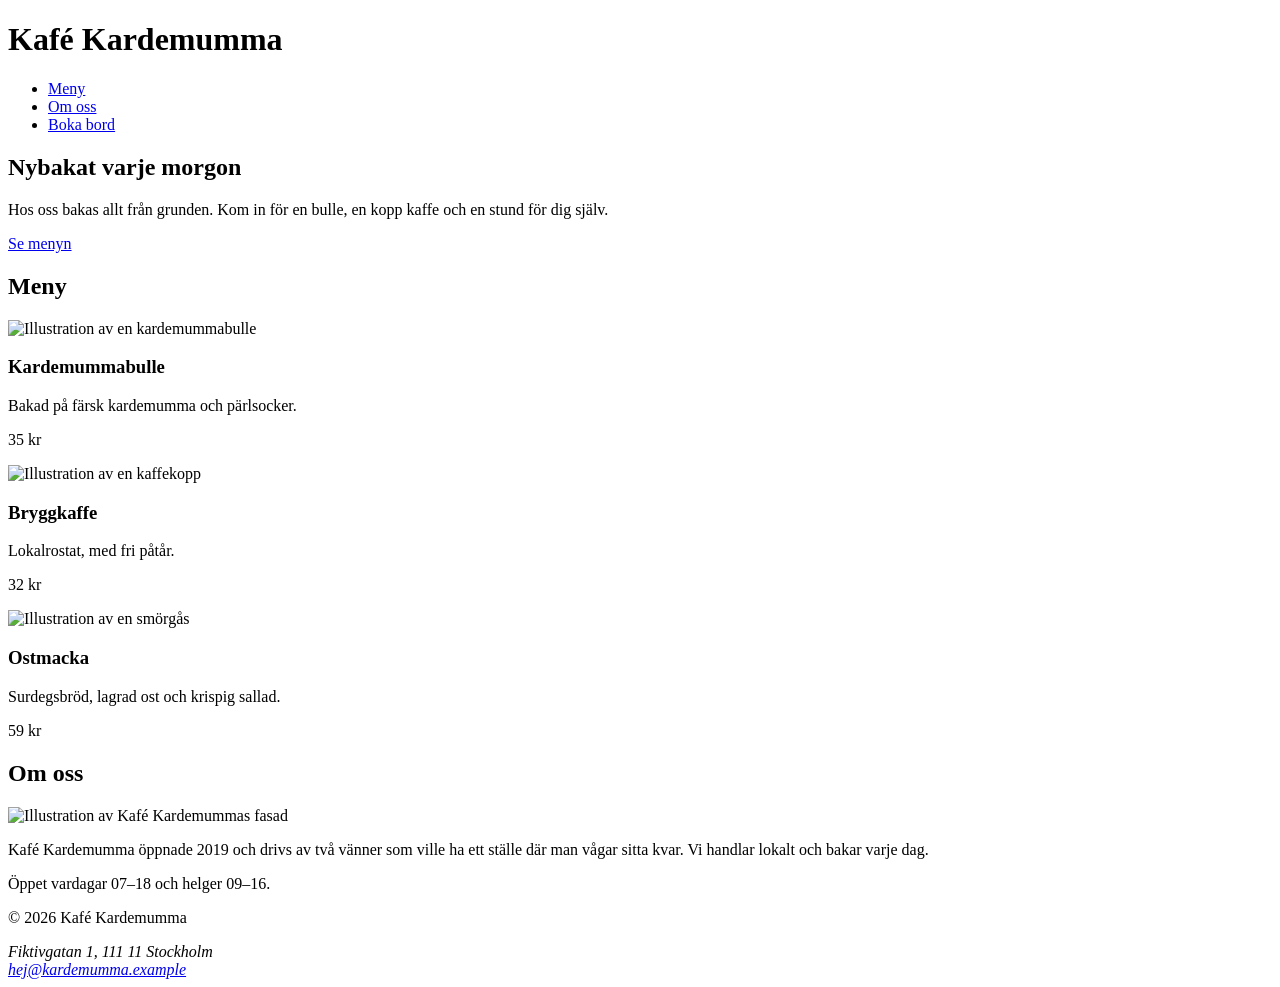
==== index.html @ e3a1afd7 "Init commit - Format html code with Prettier" ====
<!doctype html>
<html lang="sv">
  <head>
    <meta charset="UTF-8" />
    <meta name="viewport" content="width=device-width, initial-scale=1.0" />
    <title>Kafé Kardemumma – fika i hjärtat av Stockholm</title>
    <link rel="stylesheet" href="styles.css" />
  </head>
  <body>
    <header>
      <h1>Kafé Kardemumma</h1>
      <nav aria-label="Huvudmeny">
        <ul>
          <li><a href="#meny">Meny</a></li>
          <li><a href="#om-oss">Om oss</a></li>
          <li><a href="kontakt.html">Boka bord</a></li>
        </ul>
      </nav>
    </header>

    <main>
      <section id="hero">
        <h2>Nybakat varje morgon</h2>
        <p>
          Hos oss bakas allt från grunden. Kom in för en bulle, en kopp kaffe
          och en stund för dig själv.
        </p>
        <a href="#meny" class="knapp">Se menyn</a>
      </section>

      <section id="meny">
        <h2>Meny</h2>
        <div class="meny-lista">
          <article>
            <img
              src="images/bulle.svg"
              alt="Illustration av en kardemummabulle"
            />
            <h3>Kardemummabulle</h3>
            <p>Bakad på färsk kardemumma och pärlsocker.</p>
            <p class="pris">35 kr</p>
          </article>
          <article>
            <img src="images/kaffe.svg" alt="Illustration av en kaffekopp" />
            <h3>Bryggkaffe</h3>
            <p>Lokalrostat, med fri påtår.</p>
            <p class="pris">32 kr</p>
          </article>
          <article>
            <img src="images/smorgas.svg" alt="Illustration av en smörgås" />
            <h3>Ostmacka</h3>
            <p>Surdegsbröd, lagrad ost och krispig sallad.</p>
            <p class="pris">59 kr</p>
          </article>
        </div>
      </section>

      <section id="om-oss">
        <h2>Om oss</h2>
        <img
          src="images/kafe.svg"
          alt="Illustration av Kafé Kardemummas fasad"
        />
        <p>
          Kafé Kardemumma öppnade 2019 och drivs av två vänner som ville ha ett
          ställe där man vågar sitta kvar. Vi handlar lokalt och bakar varje
          dag.
        </p>
        <p>Öppet vardagar 07–18 och helger 09–16.</p>
      </section>
    </main>

    <footer>
      <p>&copy; 2026 Kafé Kardemumma</p>
      <address>
        Fiktivgatan 1, 111 11 Stockholm<br />
        <a href="mailto:hej@kardemumma.example">hej@kardemumma.example</a>
      </address>
    </footer>
  </body>
</html>
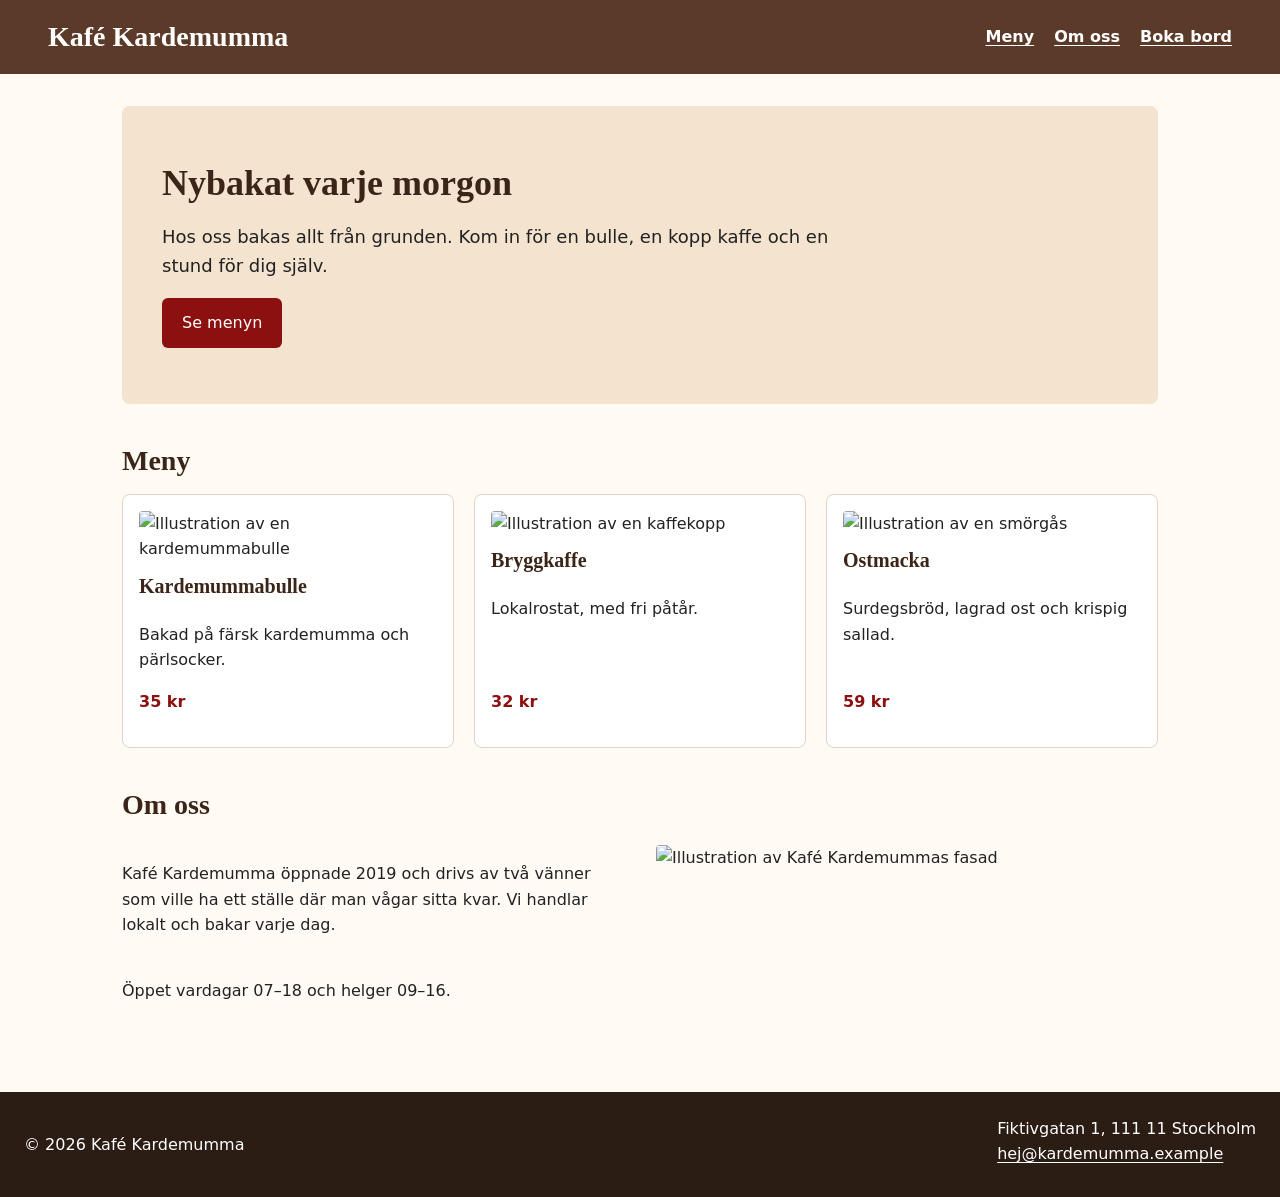
==== commit 039217e4: "Created css files for code modularization. Added support for all current pages" ====
--- a/index.html
+++ b/index.html
@@ -4,6 +4,10 @@
     <meta charset="UTF-8" />
     <meta name="viewport" content="width=device-width, initial-scale=1.0" />
     <title>Kafé Kardemumma – fika i hjärtat av Stockholm</title>
+    <link rel="stylesheet" href="css/variables.css" />
+    <link rel="stylesheet" href="css/base.css" />
+    <link rel="stylesheet" href="css/layout.css" />
+    <link rel="stylesheet" href="css/components.css" />
     <link rel="stylesheet" href="styles.css" />
   </head>
   <body>
--- a/css/variables.css
+++ b/css/variables.css
@@ -0,0 +1,20 @@
+:root {
+
+    --color-primary: #8c1010;
+    --color-secondary: #5b3a29;
+
+    --color-surface: #f3e3cf;
+    --color-background:#fffaf3;
+
+    --color-text-primary: #222222;
+    --color-text-secondary: #ffffff;
+
+    --fn-family-primary: system-ui, -apple-system, "Segoe UI", Roboto, sans-serif;
+    --fn-family-secondary: Georgia, "Times New Roman", serif;
+
+    --spacing-xs: 8px;
+    --spacing-s: 16px;
+    --spacing-m: 24px;
+    --spacing-l: 32px;
+    --spacing-xl: 48px;
+}
--- a/styles.css
+++ b/styles.css
@@ -0,0 +1,302 @@
+/* ===== Dag 3: grunder, boxmodell ===== */
+*,
+*::before,
+*::after {
+  box-sizing: border-box;
+}
+
+body {
+  margin: 0;
+  font-family: Arial, sans-serif;
+  color: var(--color-text-primary);
+  background-color: var(--color-background);
+}
+
+header {
+  background-color: var(--color-secondary);
+  color: var(--color-text-secondary);
+  /* padding: 16px 24px; */
+  padding: var(--spacing-s) var(--spacing-m);
+}
+
+header h1 {
+  /*margin: 0 0 8  */px;
+  margin: 0 0 var(--spacing-xs);
+}
+
+nav ul {
+  list-style: none;
+  margin: 0;
+  padding: 0;
+}
+
+nav a {
+  color: var(--color-text-secondary);
+}
+
+main {
+  /* padding: 24px; */
+  padding: var(--spacing-m);
+  max-width: 1100px;
+  margin: 0 auto;
+}
+
+section {
+  margin-bottom: 40px;
+}
+
+article {
+  background-color: var(--color-text-secondary);
+  border: 1px solid #e3d5c3;
+  border-radius: 8px;
+  /* padding: 16px; */
+  padding: var(--spacing-s);
+  /* margin-bottom: 16px; */
+  margin-bottom: var(--spacing-s);
+}
+
+article img,
+#om-oss img {
+  max-width: 100%;
+  height: auto;
+  border-radius: 4px;
+}
+
+.knapp {
+  display: inline-block;
+  background-color: var(--color-primary);
+  color: var(--color-text-secondary);
+  padding: 12px 20px;
+  border: 0;
+  border-radius: 6px;
+  text-decoration: none;
+}
+
+footer {
+  background-color: #2b1c14;
+  color: var(--color-text-secondary);
+  /* padding: 24px; */
+  padding: var(--spacing-m);
+}
+
+footer a {
+  color: var(--color-text-secondary);
+}
+
+address {
+  font-style: normal;
+}
+
+/* ===== Dag 4: typografi och färg ===== */
+body {
+  font-family: var(--fn-family-primary);
+  font-size: 1rem;
+  line-height: 1.6;
+}
+
+h1,
+h2,
+h3 {
+  font-family: var(--fn-family-secondary);
+  line-height: 1.2;
+  color: #3b2418;
+}
+
+header h1 {
+  color: var(--color-text-secondary);
+  font-size: 1.75rem;
+}
+
+h2 {
+  font-size: 1.75rem;
+  /* margin: 0 0 16px; */
+  margin: 0 0 var(--spacing-s);
+}
+
+h3 {
+  font-size: 1.25rem;
+  /* margin: 12px 0 8px; */
+  margin: 12px 0 var(--spacing-xs);
+}
+
+.pris {
+  font-weight: 700;
+  color: var(--color-primary);
+}
+
+a {
+  color: var(--color-primary);
+  text-underline-offset: 3px;
+}
+
+a:hover {
+  color: #5e0a0a;
+}
+
+nav a {
+  font-weight: 600;
+}
+
+.knapp:hover {
+  background-color: #6f0c0c;
+}
+
+a:focus-visible,
+button:focus-visible,
+input:focus-visible,
+select:focus-visible,
+textarea:focus-visible {
+  outline: 3px solid #1a73e8;
+  outline-offset: 2px;
+}
+
+#hero {
+  background-color: var(--color-surface);
+  /* padding: 32px 24px; */
+  padding: var(--spacing-l) var(--spacing-m);
+  border-radius: 8px;
+}
+
+#hero p {
+  font-size: 1.125rem;
+  max-width: 60ch;
+}
+
+/* Formulär */
+.falt,
+.val {
+  /* margin-bottom: 16px; */
+  margin-bottom: var(--spacing-s);
+}
+
+label {
+  display: block;
+  font-weight: 600;
+  margin-bottom: 4px;
+}
+
+.val label {
+  display: inline;
+  font-weight: 400;
+  /* margin-left: 8px; */
+  margin-left: var(--spacing-xs);
+}
+
+input[type="text"],
+input[type="email"],
+input[type="tel"],
+input[type="date"],
+select,
+textarea {
+  width: 100%;
+  max-width: 28rem;
+  padding: 10px 12px;
+  border: 2px solid #8a7a6a;
+  border-radius: 6px;
+  font: inherit;
+}
+
+fieldset {
+  border: 1px solid #e3d5c3;
+  border-radius: 8px;
+  /* margin: 0 0 16px; */
+  margin: 0 0 var(--spacing-s);
+  /* padding: 12px 16px; */
+  padding: 12px var(--spacing-s);
+}
+
+legend {
+  font-weight: 700;
+  /* padding: 0 8px; */
+  padding: 0 var(--spacing-xs);
+}
+
+/* ===== Dag 5: Flexbox ===== */
+header {
+  display: flex;
+  flex-wrap: wrap;
+  align-items: center;
+  justify-content: space-between;
+  /* gap: 8px 24px; */
+  gap: var(--spacing-xs) var(--spacing-m);
+}
+
+header h1 {
+  margin: 0;
+}
+
+nav ul {
+  display: flex;
+  gap: 20px;
+}
+
+footer {
+  display: flex;
+  flex-wrap: wrap;
+  justify-content: space-between;
+  /* gap: 16px; */
+  gap: var(--spacing-s);
+}
+
+article {
+  display: flex;
+  flex-direction: column;
+}
+
+article .pris {
+  margin-top: auto;
+}
+
+/* ===== Dag 6: Grid ===== */
+.meny-lista {
+  display: grid;
+  grid-template-columns: repeat(auto-fit, minmax(240px, 1fr));
+  gap: 20px;
+}
+
+.meny-lista article {
+  margin-bottom: 0;
+}
+
+#om-oss {
+  display: grid;
+  grid-template-columns: 1fr;
+  /* gap: 8px 32px; */
+  gap: var(--spacing-xs) var(--spacing-l);
+}
+
+#om-oss h2 {
+  grid-column: 1 / -1;
+}
+
+/* ===== Dag 7: Responsiv design (mobile first) ===== */
+@media (min-width: 600px) {
+  main {
+    /* padding: 32px; */
+    padding: var(--spacing-l);
+  }
+
+  #hero {
+    padding: 56px 40px;
+  }
+
+  #hero h2 {
+    font-size: 2.25rem;
+  }
+}
+
+@media (min-width: 900px) {
+  #om-oss {
+    grid-template-columns: 1fr 1fr;
+    align-items: start;
+  }
+
+  #om-oss img {
+    grid-row: 2 / span 2;
+    grid-column: 2;
+  }
+
+  header {
+    padding: 20px 48px;
+  }
+}
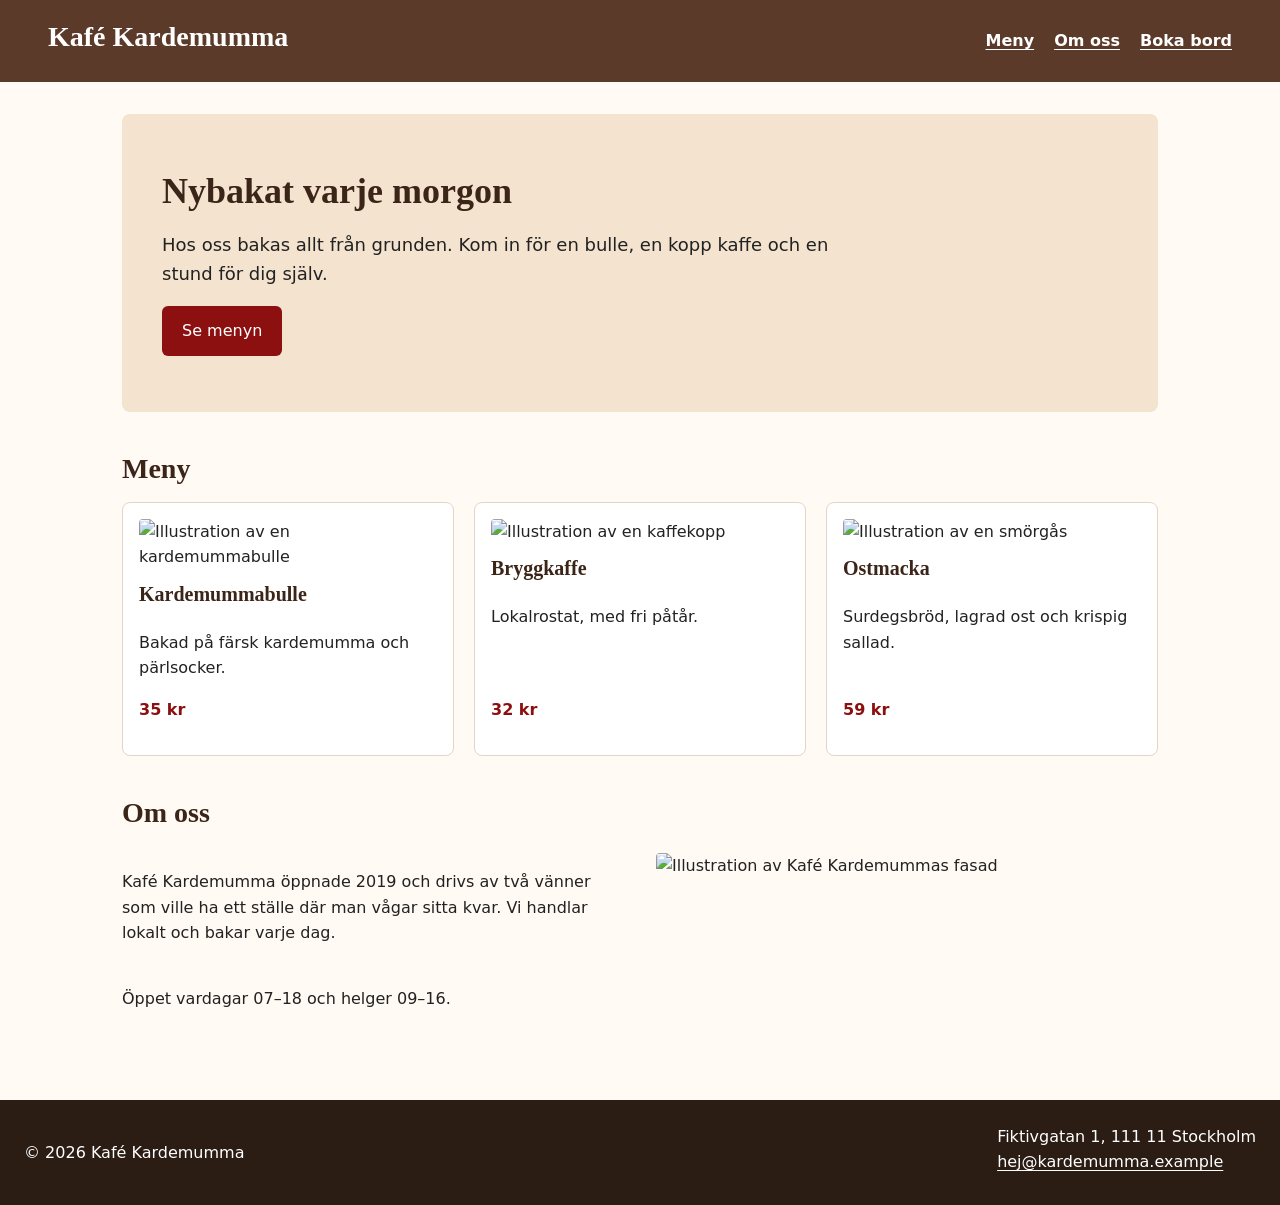
==== commit 19ada3df: "Refactoring done. Modularization of css files replaced single massive monolithic CSS file. Consolida" ====
--- a/index.html
+++ b/index.html
@@ -8,7 +8,6 @@
     <link rel="stylesheet" href="css/base.css" />
     <link rel="stylesheet" href="css/layout.css" />
     <link rel="stylesheet" href="css/components.css" />
-    <link rel="stylesheet" href="styles.css" />
   </head>
   <body>
     <header>
--- a/css/base.css
+++ b/css/base.css
@@ -0,0 +1,56 @@
+*,
+*::before,
+*::after {
+    box-sizing: border-box;
+}
+
+body {
+  margin: 0;
+
+  color: var(--color-text-primary);
+  background-color: var(--color-background);
+
+  font-family: var(--fn-family-primary);
+  font-size: 1rem;
+  line-height: 1.6;
+}
+
+h1,
+h2,
+h3 {
+  font-family: var(--fn-family-secondary);
+  line-height: 1.2;
+  color: #3b2418;
+}
+
+h2 {
+  font-size: 1.75rem;
+  margin: 0 0 var(--spacing-s);
+}
+
+h3 {
+  font-size: 1.25rem;
+  margin: 12px 0 var(--spacing-xs);
+}
+
+a {
+  color: var(--color-primary);
+  text-underline-offset: 3px;
+}
+
+a:hover {
+  color: #5e0a0a;
+}
+
+a:focus-visible,
+button:focus-visible,
+input:focus-visible,
+select:focus-visible,
+textarea:focus-visible {
+  outline: 3px solid #1a73e8;
+  outline-offset: 2px;
+}
+
+address {
+  font-style: normal;
+}
--- a/css/layout.css
+++ b/css/layout.css
@@ -0,0 +1,122 @@
+header {
+  background-color: var(--color-secondary);
+  color: var(--color-text-secondary);
+  padding: var(--spacing-s) var(--spacing-m);
+}
+
+header {
+  display: flex;
+  flex-wrap: wrap;
+  align-items: center;
+  justify-content: space-between;
+  gap: var(--spacing-xs) var(--spacing-m);
+}
+
+header h1 {
+  margin: 0 0 var(--spacing-xs);
+  color: var(--color-text-secondary);
+  font-size: 1.75rem;
+}
+
+nav ul {
+  display: flex;
+  gap: 20px;
+
+  list-style: none;
+
+  margin: 0;
+  padding: 0;
+}
+
+nav a {
+  font-weight: 600;
+  color: var(--color-text-secondary);
+}
+
+main {
+  padding: var(--spacing-m);
+  max-width: 1100px;
+  margin: 0 auto;
+}
+
+section {
+  margin-bottom: 40px;
+}
+
+#hero {
+  background-color: var(--color-surface);
+  padding: var(--spacing-l) var(--spacing-m);
+  border-radius: 8px;
+}
+
+#hero p {
+  font-size: 1.125rem;
+  max-width: 60ch;
+}
+
+.meny-lista {
+  display: grid;
+  grid-template-columns: repeat(auto-fit, minmax(240px, 1fr));
+  gap: 20px;
+}
+
+.meny-lista article {
+  margin-bottom: 0;
+}
+
+#om-oss {
+  display: grid;
+  grid-template-columns: 1fr;
+  gap: var(--spacing-xs) var(--spacing-l);
+}
+
+#om-oss h2 {
+  grid-column: 1 / -1;
+}
+
+footer {
+  background-color: #2b1c14;
+  color: var(--color-text-secondary);
+  padding: var(--spacing-m);
+}
+
+footer {
+  display: flex;
+  flex-wrap: wrap;
+  justify-content: space-between;
+  gap: var(--spacing-s);
+}
+
+footer a {
+  color: var(--color-text-secondary);
+}
+
+@media (min-width: 600px) {
+  main {
+    padding: var(--spacing-l);
+  }
+
+  #hero {
+    padding: 56px 40px;
+  }
+
+  #hero h2 {
+    font-size: 2.25rem;
+  }
+}
+
+@media (min-width: 900px) {
+  #om-oss {
+    grid-template-columns: 1fr 1fr;
+    align-items: start;
+  }
+
+  #om-oss img {
+    grid-row: 2 / span 2;
+    grid-column: 2;
+  }
+
+  header {
+    padding: 20px 48px;
+  }
+}
--- a/css/components.css
+++ b/css/components.css
@@ -0,0 +1,88 @@
+article {
+  background-color: var(--color-text-secondary);
+
+  border: 1px solid #e3d5c3;
+  border-radius: 8px;
+
+  padding: var(--spacing-s);
+  margin-bottom: var(--spacing-s);
+}
+
+article {
+  display: flex;
+  flex-direction: column;
+}
+
+article .pris {
+  margin-top: auto;
+}
+
+article img,
+#om-oss img {
+  max-width: 100%;
+  height: auto;
+  border-radius: 4px;
+}
+
+.pris {
+  font-weight: 700;
+  color: var(--color-primary);
+}
+
+.knapp {
+  display: inline-block;
+  background-color: var(--color-primary);
+  color: var(--color-text-secondary);
+  padding: 12px 20px;
+  border: 0;
+  border-radius: 6px;
+  text-decoration: none;
+}
+
+.knapp:hover {
+  background-color: #6f0c0c;
+}
+
+/* Formulär */
+.falt,
+.val {
+  margin-bottom: var(--spacing-s);
+}
+
+label {
+  display: block;
+  font-weight: 600;
+  margin-bottom: 4px;
+}
+
+.val label {
+  display: inline;
+  font-weight: 400;
+  margin-left: var(--spacing-xs);
+}
+
+input[type="text"],
+input[type="email"],
+input[type="tel"],
+input[type="date"],
+select,
+textarea {
+  width: 100%;
+  max-width: 28rem;
+  padding: 10px 12px;
+  border: 2px solid #8a7a6a;
+  border-radius: 6px;
+  font: inherit;
+}
+
+fieldset {
+  border: 1px solid #e3d5c3;
+  border-radius: 8px;
+  margin: 0 0 var(--spacing-s);  
+  padding: 12px var(--spacing-s);
+}
+
+legend {
+  font-weight: 700;
+  padding: 0 var(--spacing-xs);
+}
